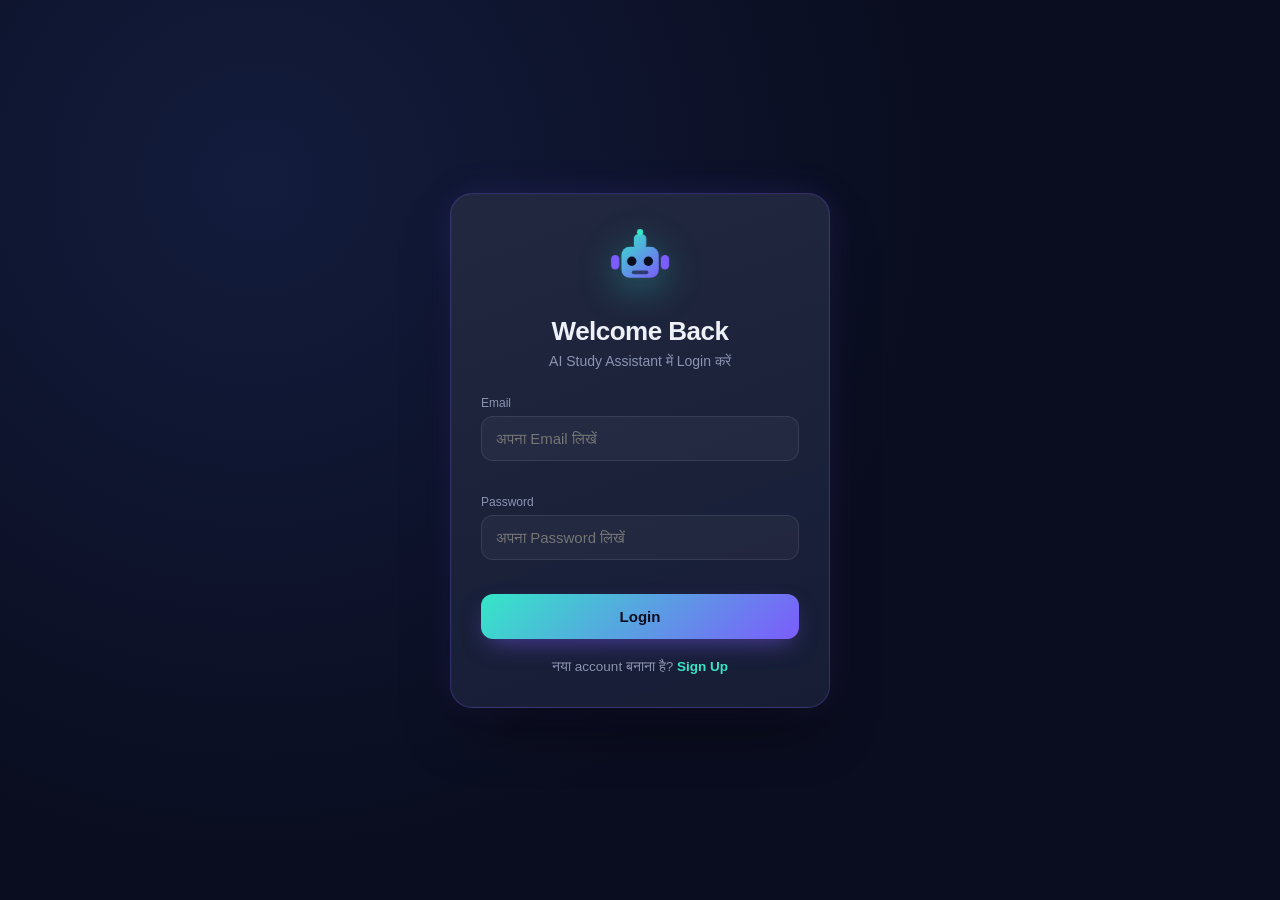
==== index.html @ 7194d237 "Update login.js script reference with cache busting" ====
<!DOCTYPE html>
<html lang="hi">
<head>
  <meta charset="UTF-8">
  <meta name="viewport" content="width=device-width, initial-scale=1.0">
  <title>AI Study Assistant - Login</title>

  <link rel="stylesheet" href="login.css">
</head>

<body>

  <div class="particles" id="particles"></div>

  <div class="stage">
    <div class="card" id="card">

      <svg class="bot" viewBox="0 0 64 64" fill="none">
        <rect x="14" y="20" width="36" height="30" rx="8" fill="url(#g1)"/>
        <rect x="26" y="8" width="12" height="14" rx="4" fill="url(#g1)"/>
        <circle cx="32" cy="6" r="3" fill="#35e6c8"/>
        <circle cx="24" cy="34" r="4.5" fill="#0a0d1f"/>
        <circle cx="40" cy="34" r="4.5" fill="#0a0d1f"/>
        <rect x="24" y="43" width="16" height="3.5" rx="1.75"
              fill="#0a0d1f" opacity="0.6"/>
        <rect x="4" y="28" width="8" height="14" rx="4" fill="#7c5cfc"/>
        <rect x="52" y="28" width="8" height="14" rx="4" fill="#7c5cfc"/>

        <defs>
          <linearGradient id="g1" x1="14" y1="8" x2="50" y2="50"
                          gradientUnits="userSpaceOnUse">
            <stop stop-color="#35e6c8"/>
            <stop offset="1" stop-color="#7c5cfc"/>
          </linearGradient>
        </defs>
      </svg>

      <!-- LOGIN FORM -->
      <form id="loginForm">

        <h1>Welcome Back</h1>
        <p class="sub">AI Study Assistant में Login करें</p>

        <div class="field" id="loginEmailField">
          <label>Email</label>
          <input type="email"
                 id="loginEmail"
                 placeholder="अपना Email लिखें"
                 autocomplete="email">

          <div class="msg" id="loginEmailMsg"></div>
        </div>

        <div class="field" id="loginPassField">
          <label>Password</label>
          <input type="password"
                 id="loginPass"
                 placeholder="अपना Password लिखें"
                 autocomplete="current-password">

          <div class="msg" id="loginPassMsg"></div>
        </div>

        <button type="submit" class="btn" id="loginBtn">
          Login
        </button>

        <p class="switch">
          नया account बनाना है?
          <a id="toSignup">Sign Up</a>
        </p>

      </form>


      <!-- SIGNUP FORM -->
      <form id="signupForm" class="hidden">

        <h1>Create Account</h1>
        <p class="sub">नया account बनाएं और शुरू करें</p>

        <div class="field" id="signupNameField">
          <label>Name</label>

          <input type="text"
                 id="signupName"
                 placeholder="अपना नाम लिखें"
                 autocomplete="name">
        </div>

        <div class="field" id="signupEmailField">
          <label>Email</label>

          <input type="email"
                 id="signupEmail"
                 placeholder="अपना Email लिखें"
                 autocomplete="email">

          <div class="msg" id="signupEmailMsg"></div>
        </div>

        <div class="field" id="signupPassField">
          <label>Password</label>

          <input type="password"
                 id="signupPass"
                 placeholder="Password बनाएं (कम से कम 6 अक्षर)"
                 autocomplete="new-password">

          <div class="msg" id="signupPassMsg"></div>
        </div>

        <button type="submit" class="btn" id="signupBtn">
          Sign Up
        </button>

        <p class="switch">
          पहले से account है?
          <a id="toLogin">Login</a>
        </p>

      </form>

    </div>
  </div>

  <div class="toast" id="toast"></div>

  <script src="login.js?v=3"></script>

</body>
</html>
---- login.css ----
:root {
  --bg-deep: #0a0d1f;
  --bg-panel: #131a33;
  --violet: #7c5cfc;
  --cyan: #35e6c8;
  --text: #eef0f8;
  --muted: #8b93b0;
  --danger: #ff6b7a;
}

* {
  box-sizing: border-box;
  margin: 0;
  padding: 0;
}

html,
body {
  height: 100%;
  font-family: -apple-system, BlinkMacSystemFont,
               "Segoe UI", Roboto, Arial, sans-serif;

  background: radial-gradient(
    circle at 20% 20%,
    #131c3d 0%,
    var(--bg-deep) 55%
  );

  color: var(--text);
  overflow-x: hidden;
}

.stage {
  min-height: 100vh;
  display: flex;
  align-items: center;
  justify-content: center;
  padding: 32px 20px;
  perspective: 1400px;
}

/* Background particles */

.particles {
  position: fixed;
  inset: 0;
  pointer-events: none;
  z-index: 0;
}

.particle {
  position: absolute;
  border-radius: 50%;

  background: radial-gradient(
    circle,
    rgba(124, 92, 252, 0.55),
    transparent 70%
  );

  animation: drift 9s ease-in-out infinite;
}

@keyframes drift {
  0%,
  100% {
    transform: translateY(0px) translateX(0px);
  }

  50% {
    transform: translateY(-24px) translateX(14px);
  }
}

/* Main card */

.card {
  position: relative;
  z-index: 1;

  width: 100%;
  max-width: 380px;

  transform-style: preserve-3d;
  transition: transform 0.15s ease-out;

  background:
    linear-gradient(
      160deg,
      rgba(255, 255, 255, 0.06),
      rgba(255, 255, 255, 0.01)
    ),
    var(--bg-panel);

  border: 1px solid rgba(124, 92, 252, 0.25);
  border-radius: 22px;

  padding: 40px 30px 32px;

  box-shadow:
    0 30px 60px -20px rgba(0, 0, 0, 0.6),
    0 0 0 1px rgba(255, 255, 255, 0.02) inset,
    0 0 40px -10px rgba(124, 92, 252, 0.25);
}

/* Robot */

.bot {
  width: 64px;
  height: 64px;

  display: block;
  margin: 0 auto 18px;

  transform: translateZ(50px);

  animation: bob 4s ease-in-out infinite;

  filter: drop-shadow(
    0 10px 18px rgba(53, 230, 200, 0.35)
  );
}

@keyframes bob {
  0%,
  100% {
    transform: translateZ(50px) translateY(0);
  }

  50% {
    transform: translateZ(50px) translateY(-6px);
  }
}

h1 {
  text-align: center;

  font-size: 26px;
  font-weight: 700;

  letter-spacing: -0.02em;

  transform: translateZ(35px);
}

.sub {
  text-align: center;

  color: var(--muted);

  font-size: 14px;

  margin-top: 6px;
  margin-bottom: 26px;

  transform: translateZ(25px);
}

/* Input fields */

.field {
  position: relative;

  margin-bottom: 16px;

  transform: translateZ(20px);
}

.field label {
  display: block;

  font-size: 12px;

  color: var(--muted);

  margin-bottom: 6px;
}

.field input {
  width: 100%;

  padding: 13px 14px;

  border-radius: 12px;

  border: 1px solid rgba(255, 255, 255, 0.09);

  background: rgba(255, 255, 255, 0.04);

  color: var(--text);

  font-size: 15px;

  outline: none;

  transition:
    border-color 0.2s,
    box-shadow 0.2s,
    background 0.2s;
}

.field input:focus {
  border-color: var(--violet);

  background: rgba(124, 92, 252, 0.08);

  box-shadow:
    0 0 0 4px rgba(124, 92, 252, 0.15);
}

.field.error input {
  border-color: var(--danger);
}

.field .msg {
  font-size: 12px;

  color: var(--danger);

  margin-top: 4px;

  min-height: 14px;
}

/* Button */

.btn {
  width: 100%;

  padding: 14px;

  border: none;

  border-radius: 12px;

  font-size: 15px;
  font-weight: 600;

  color: #0a0d1f;

  cursor: pointer;

  background:
    linear-gradient(
      135deg,
      var(--cyan),
      var(--violet)
    );

  transform: translateZ(30px);

  transition:
    transform 0.15s ease,
    box-shadow 0.15s ease,
    opacity 0.15s;

  box-shadow:
    0 10px 24px -8px rgba(124, 92, 252, 0.55);
}

.btn:hover {
  transform: translateZ(30px) translateY(-2px);

  box-shadow:
    0 16px 30px -8px rgba(124, 92, 252, 0.7);
}

.btn:active {
  transform: translateZ(30px) translateY(0);
}

.btn:disabled {
  opacity: 0.6;
  cursor: not-allowed;
}

/* Login / Signup switch */

.switch {
  text-align: center;

  margin-top: 20px;

  font-size: 13.5px;

  color: var(--muted);

  transform: translateZ(15px);
}

.switch a {
  color: var(--cyan);

  text-decoration: none;

  font-weight: 600;

  cursor: pointer;
}

.switch a:hover {
  text-decoration: underline;
}

/* Toast */

.toast {
  position: fixed;

  bottom: 24px;
  left: 50%;

  transform:
    translateX(-50%)
    translateY(20px);

  background: var(--bg-panel);

  border: 1px solid rgba(53, 230, 200, 0.4);

  color: var(--text);

  padding: 12px 18px;

  border-radius: 10px;

  font-size: 13.5px;

  opacity: 0;

  transition:
    opacity 0.25s,
    transform 0.25s;

  pointer-events: none;

  z-index: 10;

  box-shadow:
    0 10px 30px rgba(0, 0, 0, 0.4);
}

.toast.show {
  opacity: 1;

  transform:
    translateX(-50%)
    translateY(0);
}

.hidden {
    display: none !important;
}

/* Mobile */

@media (prefers-reduced-motion: reduce) {
  .bot,
  .particle {
    animation: none;
  }

  .card {
    transition: none;
  }
}
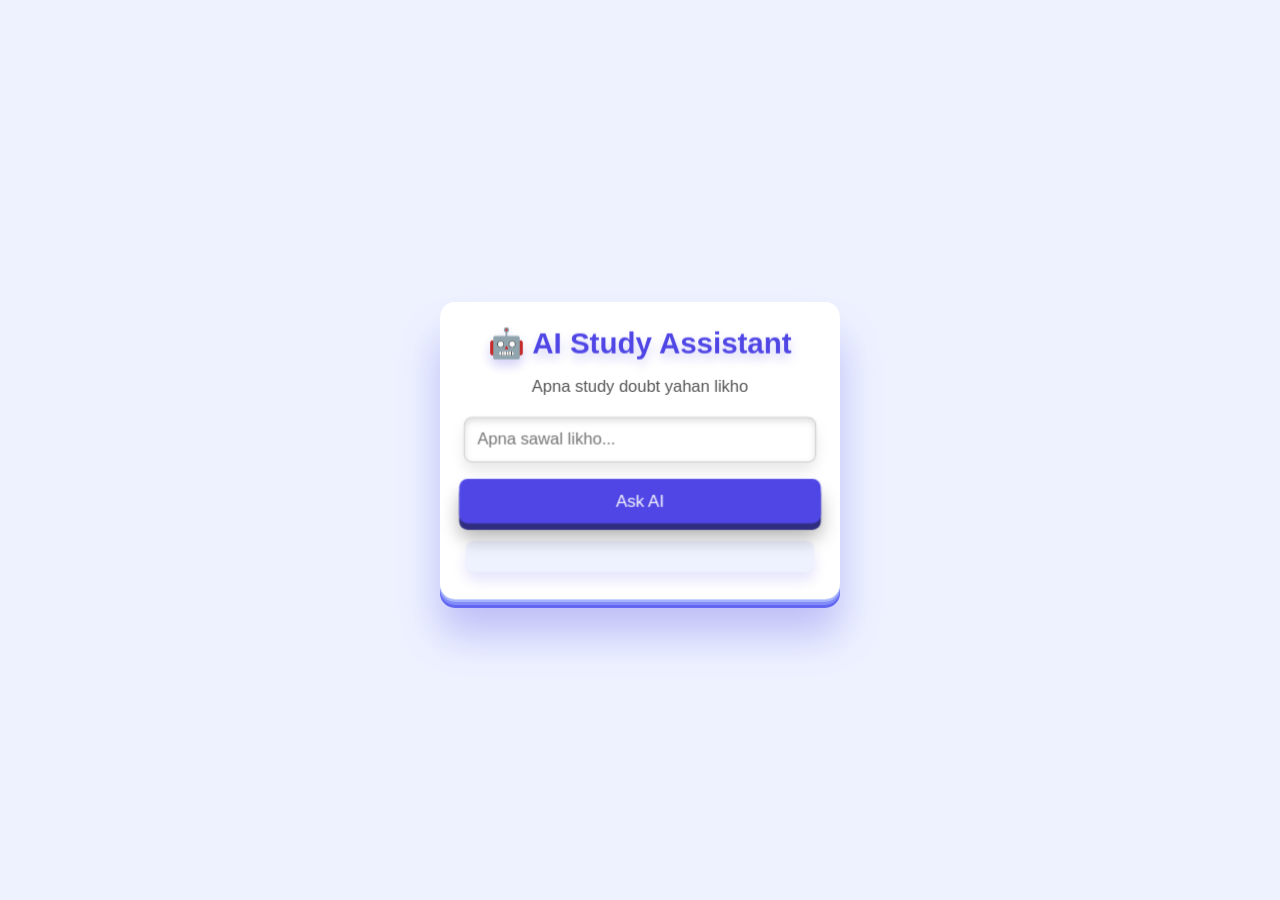
==== commit ade10756: "Rename study.html to index.html" ====
--- a/index.html
+++ b/index.html
@@ -1,132 +1,34 @@
 <!DOCTYPE html>
 <html lang="hi">
 <head>
-  <meta charset="UTF-8">
-  <meta name="viewport" content="width=device-width, initial-scale=1.0">
-  <title>AI Study Assistant - Login</title>
+    <meta charset="UTF-8">
+    <meta name="viewport" content="width=device-width, initial-scale=1.0">
+    <title>AI Study Assistant</title>
 
-  <link rel="stylesheet" href="login.css">
+    <link rel="stylesheet" href="style.css">
 </head>
 
 <body>
 
-  <div class="particles" id="particles"></div>
+    <div class="container">
 
-  <div class="stage">
-    <div class="card" id="card">
+        <h1>🤖 AI Study Assistant</h1>
 
-      <svg class="bot" viewBox="0 0 64 64" fill="none">
-        <rect x="14" y="20" width="36" height="30" rx="8" fill="url(#g1)"/>
-        <rect x="26" y="8" width="12" height="14" rx="4" fill="url(#g1)"/>
-        <circle cx="32" cy="6" r="3" fill="#35e6c8"/>
-        <circle cx="24" cy="34" r="4.5" fill="#0a0d1f"/>
-        <circle cx="40" cy="34" r="4.5" fill="#0a0d1f"/>
-        <rect x="24" y="43" width="16" height="3.5" rx="1.75"
-              fill="#0a0d1f" opacity="0.6"/>
-        <rect x="4" y="28" width="8" height="14" rx="4" fill="#7c5cfc"/>
-        <rect x="52" y="28" width="8" height="14" rx="4" fill="#7c5cfc"/>
+        <p>Apna study doubt yahan likho</p>
 
-        <defs>
-          <linearGradient id="g1" x1="14" y1="8" x2="50" y2="50"
-                          gradientUnits="userSpaceOnUse">
-            <stop stop-color="#35e6c8"/>
-            <stop offset="1" stop-color="#7c5cfc"/>
-          </linearGradient>
-        </defs>
-      </svg>
+        <input
+            type="text"
+            placeholder="Apna sawal likho..."
+            id="question"
+        >
 
-      <!-- LOGIN FORM -->
-      <form id="loginForm">
+        <button id="askBtn">Ask AI</button>
 
-        <h1>Welcome Back</h1>
-        <p class="sub">AI Study Assistant में Login करें</p>
-
-        <div class="field" id="loginEmailField">
-          <label>Email</label>
-          <input type="email"
-                 id="loginEmail"
-                 placeholder="अपना Email लिखें"
-                 autocomplete="email">
-
-          <div class="msg" id="loginEmailMsg"></div>
-        </div>
-
-        <div class="field" id="loginPassField">
-          <label>Password</label>
-          <input type="password"
-                 id="loginPass"
-                 placeholder="अपना Password लिखें"
-                 autocomplete="current-password">
-
-          <div class="msg" id="loginPassMsg"></div>
-        </div>
-
-        <button type="submit" class="btn" id="loginBtn">
-          Login
-        </button>
-
-        <p class="switch">
-          नया account बनाना है?
-          <a id="toSignup">Sign Up</a>
-        </p>
-
-      </form>
-
-
-      <!-- SIGNUP FORM -->
-      <form id="signupForm" class="hidden">
-
-        <h1>Create Account</h1>
-        <p class="sub">नया account बनाएं और शुरू करें</p>
-
-        <div class="field" id="signupNameField">
-          <label>Name</label>
-
-          <input type="text"
-                 id="signupName"
-                 placeholder="अपना नाम लिखें"
-                 autocomplete="name">
-        </div>
-
-        <div class="field" id="signupEmailField">
-          <label>Email</label>
-
-          <input type="email"
-                 id="signupEmail"
-                 placeholder="अपना Email लिखें"
-                 autocomplete="email">
-
-          <div class="msg" id="signupEmailMsg"></div>
-        </div>
-
-        <div class="field" id="signupPassField">
-          <label>Password</label>
-
-          <input type="password"
-                 id="signupPass"
-                 placeholder="Password बनाएं (कम से कम 6 अक्षर)"
-                 autocomplete="new-password">
-
-          <div class="msg" id="signupPassMsg"></div>
-        </div>
-
-        <button type="submit" class="btn" id="signupBtn">
-          Sign Up
-        </button>
-
-        <p class="switch">
-          पहले से account है?
-          <a id="toLogin">Login</a>
-        </p>
-
-      </form>
+        <div id="answer"></div>
 
     </div>
-  </div>
 
-  <div class="toast" id="toast"></div>
-
-  <script src="login.js?v=3"></script>
+    <script src="script.js"></script>
 
 </body>
 </html>
--- a/style.css
+++ b/style.css
@@ -0,0 +1,158 @@
+* {
+    margin: 0;
+    padding: 0;
+    box-sizing: border-box;
+}
+
+body {
+    font-family: Arial, sans-serif;
+    background: #eef2ff;
+    min-height: 100vh;
+
+    display: flex;
+    justify-content: center;
+    align-items: center;
+
+    /* 3D: gehrai dikhane ke liye */
+    perspective: 1000px;
+    overflow-x: hidden;
+}
+
+.container {
+    background: white;
+    width: 90%;
+    max-width: 400px;
+    padding: 30px;
+    border-radius: 15px;
+    text-align: center;
+
+    /* 3D: card ke andar ki cheezein alag depth par rahengi */
+    transform-style: preserve-3d;
+    animation: sway 7s ease-in-out infinite;
+
+    /* 3D: moti edge + neeche parchhai */
+    box-shadow:
+        0 1px 0 #c7d2fe,
+        0 3px 0 #a5b4fc,
+        0 6px 0 #818cf8,
+        0 9px 0 #6366f1,
+        0 35px 40px rgba(79, 70, 229, 0.3);
+}
+
+@keyframes sway {
+    0%, 100% { transform: rotateX(5deg)  rotateY(-12deg); }
+    50%      { transform: rotateX(-4deg) rotateY(12deg); }
+}
+
+h1 {
+    color: #4f46e5;
+    margin-bottom: 15px;
+    font-size: 28px;
+
+    transform: translateZ(50px);
+    text-shadow: 0 6px 10px rgba(79, 70, 229, 0.25);
+}
+
+p {
+    color: #555;
+    margin-bottom: 20px;
+
+    transform: translateZ(30px);
+}
+
+input {
+    width: 100%;
+    padding: 12px;
+    border: 1px solid #ccc;
+    border-radius: 8px;
+    font-size: 16px;
+    margin-bottom: 15px;
+
+    transform: translateZ(35px);
+    box-shadow: inset 0 3px 6px rgba(0, 0, 0, 0.12), 0 8px 14px rgba(0, 0, 0, 0.1);
+}
+
+button {
+    width: 100%;
+    padding: 12px;
+    background: #4f46e5;
+    color: white;
+    border: none;
+    border-radius: 8px;
+    font-size: 16px;
+    cursor: pointer;
+
+    /* 3D button: upar utha hua, dabane par neeche jayega */
+    transform: translateZ(60px);
+    box-shadow: 0 6px 0 #312e81, 0 14px 18px rgba(0, 0, 0, 0.3);
+    transition: transform 0.12s, box-shadow 0.12s, background 0.2s;
+}
+
+button:hover {
+    background: #3730a3;
+}
+
+button:active {
+    transform: translateZ(60px) translateY(5px);
+    box-shadow: 0 1px 0 #312e81, 0 4px 8px rgba(0, 0, 0, 0.3);
+}
+
+#answer {
+    margin-top: 20px;
+    padding: 15px;
+    background: #eef2ff;
+    border-radius: 8px;
+    color: #333;
+    font-size: 16px;
+    text-align: left;
+    min-height: 20px;
+
+    transform: translateZ(25px);
+    box-shadow: 0 8px 14px rgba(79, 70, 229, 0.15);
+}
+
+/* jinko animation pasand nahi (accessibility) unke liye band */
+@media (prefers-reduced-motion: reduce) {
+    .container {
+        animation: none;
+        transform: rotateX(4deg) rotateY(-8deg);
+    }
+}
+
+/* Logout Button */
+.logout-btn {
+    display: block;
+    margin: 20px auto 0;
+    padding: 12px 24px;
+    background-color: #dc3545;
+    color: white;
+    border: none;
+    border-radius: 8px;
+    font-size: 16px;
+    cursor: pointer;
+    transition: background-color 0.3s ease;
+}
+
+.logout-btn:hover {
+    background-color: #b02a37;
+}
+
+.logout-btn {
+    display: block;
+    width: 100%;
+    max-width: 200px;
+    margin: 20px auto 0;
+    padding: 12px 20px;
+    background: #dc3545;
+    color: white;
+    border: none;
+    border-radius: 10px;
+    font-size: 16px;
+    cursor: pointer;
+    position: static;
+    box-sizing: border-box;
+}
+
+.logout-btn:hover {
+    background: #b02a37;
+}
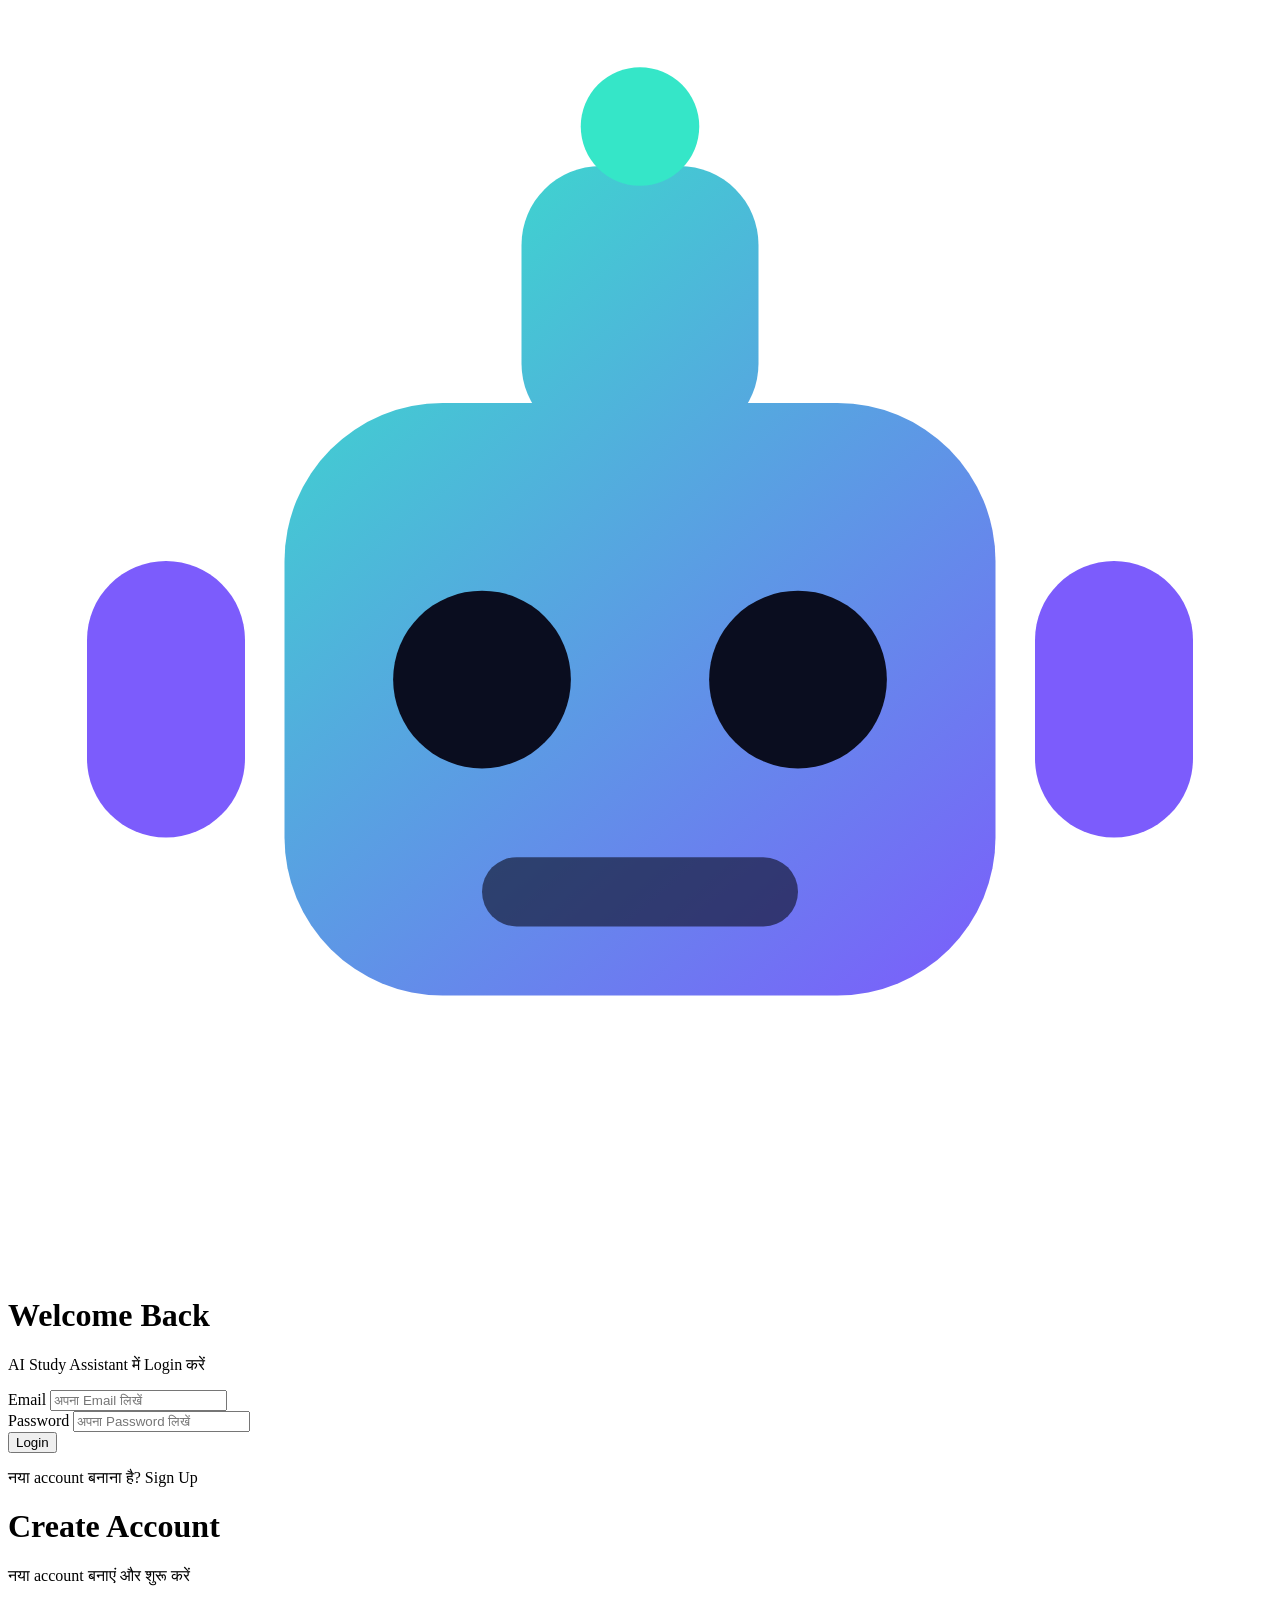
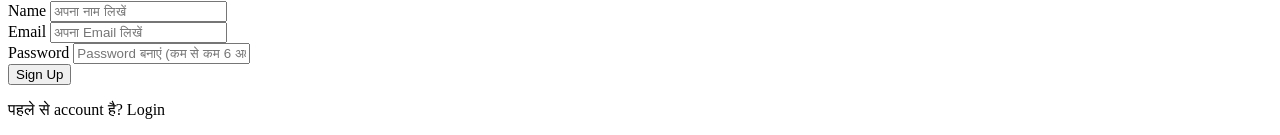
==== commit 651266b9: "Add initial HTML structure for login and signup" ====
--- a/index.html
+++ b/index.html
@@ -1,34 +1,132 @@
 <!DOCTYPE html>
 <html lang="hi">
 <head>
-    <meta charset="UTF-8">
-    <meta name="viewport" content="width=device-width, initial-scale=1.0">
-    <title>AI Study Assistant</title>
+  <meta charset="UTF-8">
+  <meta name="viewport" content="width=device-width, initial-scale=1.0">
+  <title>AI Study Assistant - Login</title>
 
-    <link rel="stylesheet" href="style.css">
+  <link rel="stylesheet" href="login.css">
 </head>
 
 <body>
 
-    <div class="container">
+  <div class="particles" id="particles"></div>
 
-        <h1>🤖 AI Study Assistant</h1>
+  <div class="stage">
+    <div class="card" id="card">
 
-        <p>Apna study doubt yahan likho</p>
+      <svg class="bot" viewBox="0 0 64 64" fill="none">
+        <rect x="14" y="20" width="36" height="30" rx="8" fill="url(#g1)"/>
+        <rect x="26" y="8" width="12" height="14" rx="4" fill="url(#g1)"/>
+        <circle cx="32" cy="6" r="3" fill="#35e6c8"/>
+        <circle cx="24" cy="34" r="4.5" fill="#0a0d1f"/>
+        <circle cx="40" cy="34" r="4.5" fill="#0a0d1f"/>
+        <rect x="24" y="43" width="16" height="3.5" rx="1.75"
+              fill="#0a0d1f" opacity="0.6"/>
+        <rect x="4" y="28" width="8" height="14" rx="4" fill="#7c5cfc"/>
+        <rect x="52" y="28" width="8" height="14" rx="4" fill="#7c5cfc"/>
 
-        <input
-            type="text"
-            placeholder="Apna sawal likho..."
-            id="question"
-        >
+        <defs>
+          <linearGradient id="g1" x1="14" y1="8" x2="50" y2="50"
+                          gradientUnits="userSpaceOnUse">
+            <stop stop-color="#35e6c8"/>
+            <stop offset="1" stop-color="#7c5cfc"/>
+          </linearGradient>
+        </defs>
+      </svg>
 
-        <button id="askBtn">Ask AI</button>
+      <!-- LOGIN FORM -->
+      <form id="loginForm">
 
-        <div id="answer"></div>
+        <h1>Welcome Back</h1>
+        <p class="sub">AI Study Assistant में Login करें</p>
+
+        <div class="field" id="loginEmailField">
+          <label>Email</label>
+          <input type="email"
+                 id="loginEmail"
+                 placeholder="अपना Email लिखें"
+                 autocomplete="email">
+
+          <div class="msg" id="loginEmailMsg"></div>
+        </div>
+
+        <div class="field" id="loginPassField">
+          <label>Password</label>
+          <input type="password"
+                 id="loginPass"
+                 placeholder="अपना Password लिखें"
+                 autocomplete="current-password">
+
+          <div class="msg" id="loginPassMsg"></div>
+        </div>
+
+        <button type="submit" class="btn" id="loginBtn">
+          Login
+        </button>
+
+        <p class="switch">
+          नया account बनाना है?
+          <a id="toSignup">Sign Up</a>
+        </p>
+
+      </form>
+
+
+      <!-- SIGNUP FORM -->
+      <form id="signupForm" class="hidden">
+
+        <h1>Create Account</h1>
+        <p class="sub">नया account बनाएं और शुरू करें</p>
+
+        <div class="field" id="signupNameField">
+          <label>Name</label>
+
+          <input type="text"
+                 id="signupName"
+                 placeholder="अपना नाम लिखें"
+                 autocomplete="name">
+        </div>
+
+        <div class="field" id="signupEmailField">
+          <label>Email</label>
+
+          <input type="email"
+                 id="signupEmail"
+                 placeholder="अपना Email लिखें"
+                 autocomplete="email">
+
+          <div class="msg" id="signupEmailMsg"></div>
+        </div>
+
+        <div class="field" id="signupPassField">
+          <label>Password</label>
+
+          <input type="password"
+                 id="signupPass"
+                 placeholder="Password बनाएं (कम से कम 6 अक्षर)"
+                 autocomplete="new-password">
+
+          <div class="msg" id="signupPassMsg"></div>
+        </div>
+
+        <button type="submit" class="btn" id="signupBtn">
+          Sign Up
+        </button>
+
+        <p class="switch">
+          पहले से account है?
+          <a id="toLogin">Login</a>
+        </p>
+
+      </form>
 
     </div>
+  </div>
 
-    <script src="script.js"></script>
+  <div class="toast" id="toast"></div>
+
+  <script src="login.js?v=3"></script>
 
 </body>
 </html>
